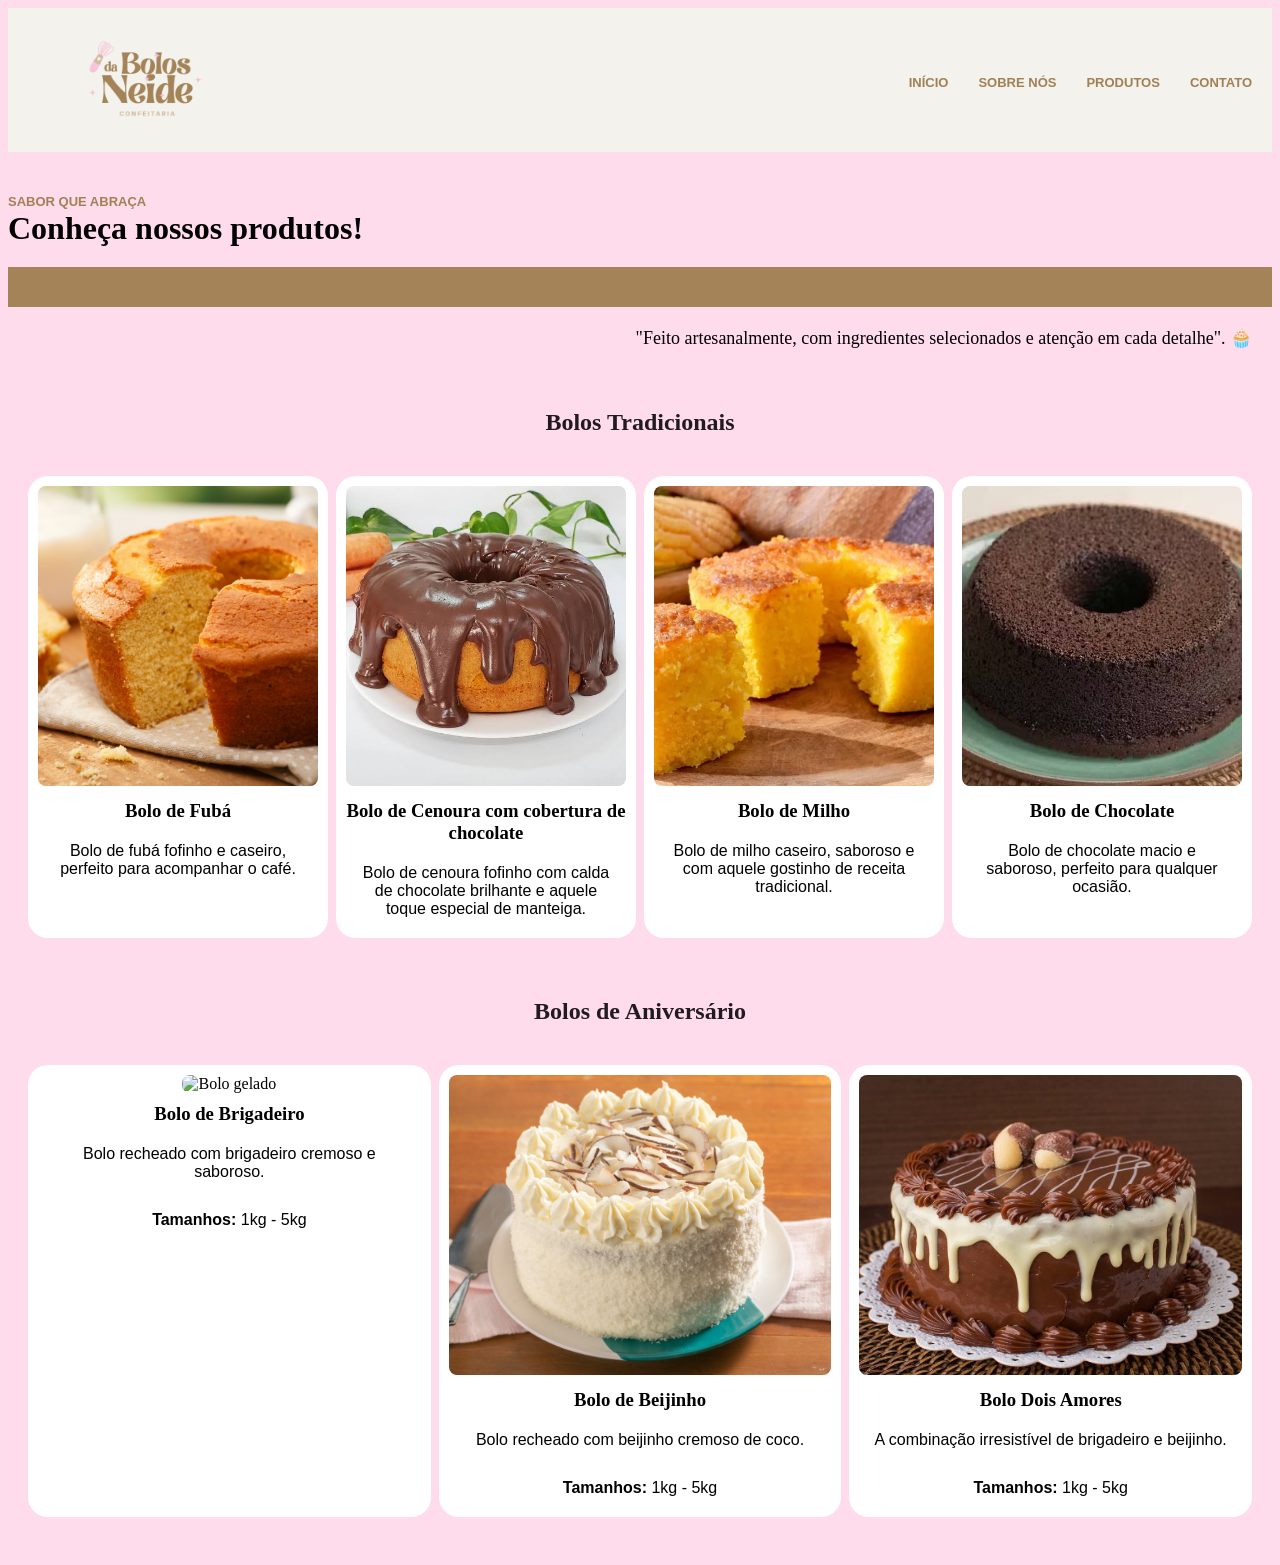
==== pages/cardapio.html @ 267ac29e "feat: adiciona páginas, conteúdo e ajustes visuais ao projeto" ====
<!DOCTYPE html>
<html lang="pt-BR">
    <head>
        <meta charset="UTF-8"/>
        <title>Bolos da Neide</title>
        <link rel="stylesheet" href="../css/cardapio.css"/>
    </head>
    <body>
        <header class="cabecalho">
            <section class="nome">
                <img src="../assets/img/logoofc.png">
            </section>
            <section class="menu">
                <span>Início</span>
                <span>Sobre nós</span>
                <span>Produtos</span>
                <span>Contato</span>
            </section>
        </header>

        <main>
            <section id="cardapio">
                    <span>Sabor que abraça</span>
                    <h2>Conheça nossos produtos!</h2>

    <hr>
                <p>"Feito artesanalmente, com ingredientes selecionados e atenção em cada detalhe". 🧁</p>
            </section>

        <section class="cards">
            <h2>Bolos Tradicionais</h2>
            <section class="bolostradicionais">
                <article class="card">
                    <img src="../assets/img/bolodefuba.jpg" alt="Bolo gelado"/>
                    <h3>Bolo de Fubá</h3>
                    <p>Bolo de fubá fofinho e caseiro, perfeito para acompanhar o café.</p>
                    </article>

                    <article class="card">
                    <img src="../assets/img/bolodecenoura.jpg" alt="Bolo gelado"/>
                    <h3>Bolo de Cenoura com cobertura de chocolate</h3>
                    <p>Bolo de cenoura fofinho com calda de chocolate brilhante e aquele toque especial de manteiga.</p>
                    </article>

                    <article class="card">
                    <img src="../assets/img/bolodemilho.jpg" alt="Bolo gelado"/>
                    <h3>Bolo de Milho</h3>
                    <p>Bolo de milho caseiro, saboroso e com aquele gostinho de receita tradicional.</p>
                    </article>
                    
                    <article class="card">
                    <img src="../assets/img/bolodechocolate.jpg" alt="Bolo gelado"/>
                    <h3>Bolo de Chocolate</h3>
                    <p>Bolo de chocolate macio e saboroso, perfeito para qualquer ocasião.</p>
                    </article>                           
            </section>

            <h2>Bolos de Aniversário</h2>               
            <section class="bolosaniversario">
                <article class="card">
                    <img src="../assets/img/bolodebrigadeiro.jpg" alt="Bolo gelado"/>
                    <h3>Bolo de Brigadeiro</h3>
                    <p>Bolo recheado com brigadeiro cremoso e saboroso.</p>
                    <p><strong>Tamanhos:</strong> 1kg - 5kg</p>
                    </article>

                    <article class="card">
                    <img src="../assets/img/bolodecoco.jpg" alt="Bolo gelado"/>
                    <h3>Bolo de Beijinho</h3>
                    <p>Bolo recheado com beijinho cremoso de coco.</p>
                    <p><strong>Tamanhos:</strong> 1kg - 5kg</p>
                    </article>

                    <article class="card">
                    <img src="../assets/img/doisamores.jpg" alt="Bolo gelado"/>
                    <h3>Bolo Dois Amores</h3>
                    <p>A combinação irresistível de brigadeiro e beijinho.</p>
                    <p><strong>Tamanhos:</strong> 1kg - 5kg</p>   
                    </article>
            </section>
            </section>
        </section>
---- css/cardapio.css ----
*{
    padding: 0;
    margin: 0;
    box-sizing: border-box;
}

body {
    font-family: Georgia, 'Times New Roman', Times, serif;
    background-color: #ffdcec;
    padding: 8px;
}
span {
    text-transform: uppercase;
    font-weight: 550;
    font-size: 13px;
    font-family: 'Gill Sans', 'Gill Sans MT', Calibri, 'Trebuchet MS', sans-serif;
    margin-top: 5px;
    color: #a18055;
}

header {
    background-color: #f3f2ec ;
    color: rgb(255, 255, 255);
    padding: 20px;
    margin-bottom: 30px;
    display: flex;
    align-items: center;
    justify-content: space-between;
    border-radius: 0px;
}

.nome span {
    color:#f3fca5;
    margin-top: 8px;
}

.nome img {
    width: 100%;
    height: 100px;
    object-fit: cover;

}

.menu {
    display: flex;
    justify-content: space-between;
    align-items: center;
    gap: 30px;
    font-weight: bold;
}

#apresentacao {
    padding: 20px;
    display: flex;
    flex-direction: row;
    gap: 30px;
    background-color: #f3f2ec;
    align-items: center;
    justify-content: space-between;
    margin-bottom: 30px;
    border-radius: 0px;
}
.texto {
    display: flex;
    flex-direction: column;
    gap: 15px;
    flex: 1;
}

.texto h2 {
    font-size: 55px;
    margin-bottom: 20px;
}
.texto p {
    font-size: 17px;
}

#apresentacao img {
    width: 400px;
    height: 350px;
    border-radius: 5px;
    object-fit: cover;
}

#cardapio {
    padding-top: 10px;
}

#cardapio h2 {
    font-size: 32px;
    margin-bottom: 10px;
}

#cardapio p {
    text-align: right;
    font-size: 18px;
    align-items: center;
    padding: 20px;
    font-family: Cambria, Cochin, Georgia, Times, 'Times New Roman', serif;
    
}

.cards {
    display: flex;
    gap: 20px;
    justify-content: center;
    flex-wrap: wrap;
    padding-top: 20px;
    padding-bottom: 20px;
}

.cards h2 {
    color: rgb(31, 27, 30);
    margin-top: 20px;
}

.bolostradicionais {
    padding: 20px;
    width: 100%;
    display: flex;
    gap: 8px;
    

}

.bolosaniversario {
    padding: 20px;
    width: 100%;
    display: flex;
    gap: 8px;    
}
.card {
    background-color: white;
    padding: 10px;
    width: 40%;
    border-radius: 20px;
    align-items: center;
    flex-direction: row;
    justify-content: center;
    text-align: center;
}

.card img {
    width: 100%;
    height: 300px;
    object-fit: cover;
    border-radius: 8px;
}

.card h3 {
    margin-top: 10px;
}

.card p {
    margin-top: 10px;
    font-weight: 490;
    padding: 10px;
    font-family: 'Segoe UI', Tahoma, Geneva, Verdana, sans-serif;
}

footer {
    text-align: center;
    background-color: #e63946;
    color: white;
    padding: 20px;
    margin-top: 20px;
    border-radius: 10px;
    font-size: small;
    font-family: 'Gill Sans', 'Gill Sans MT', Calibri, 'Trebuchet MS', sans-serif;
}

#atividade {
    margin-top: 20px;
}

hr {
    padding: 20px;
    margin-top: 20px;
    background-color: #a48358;
    border: none;
}
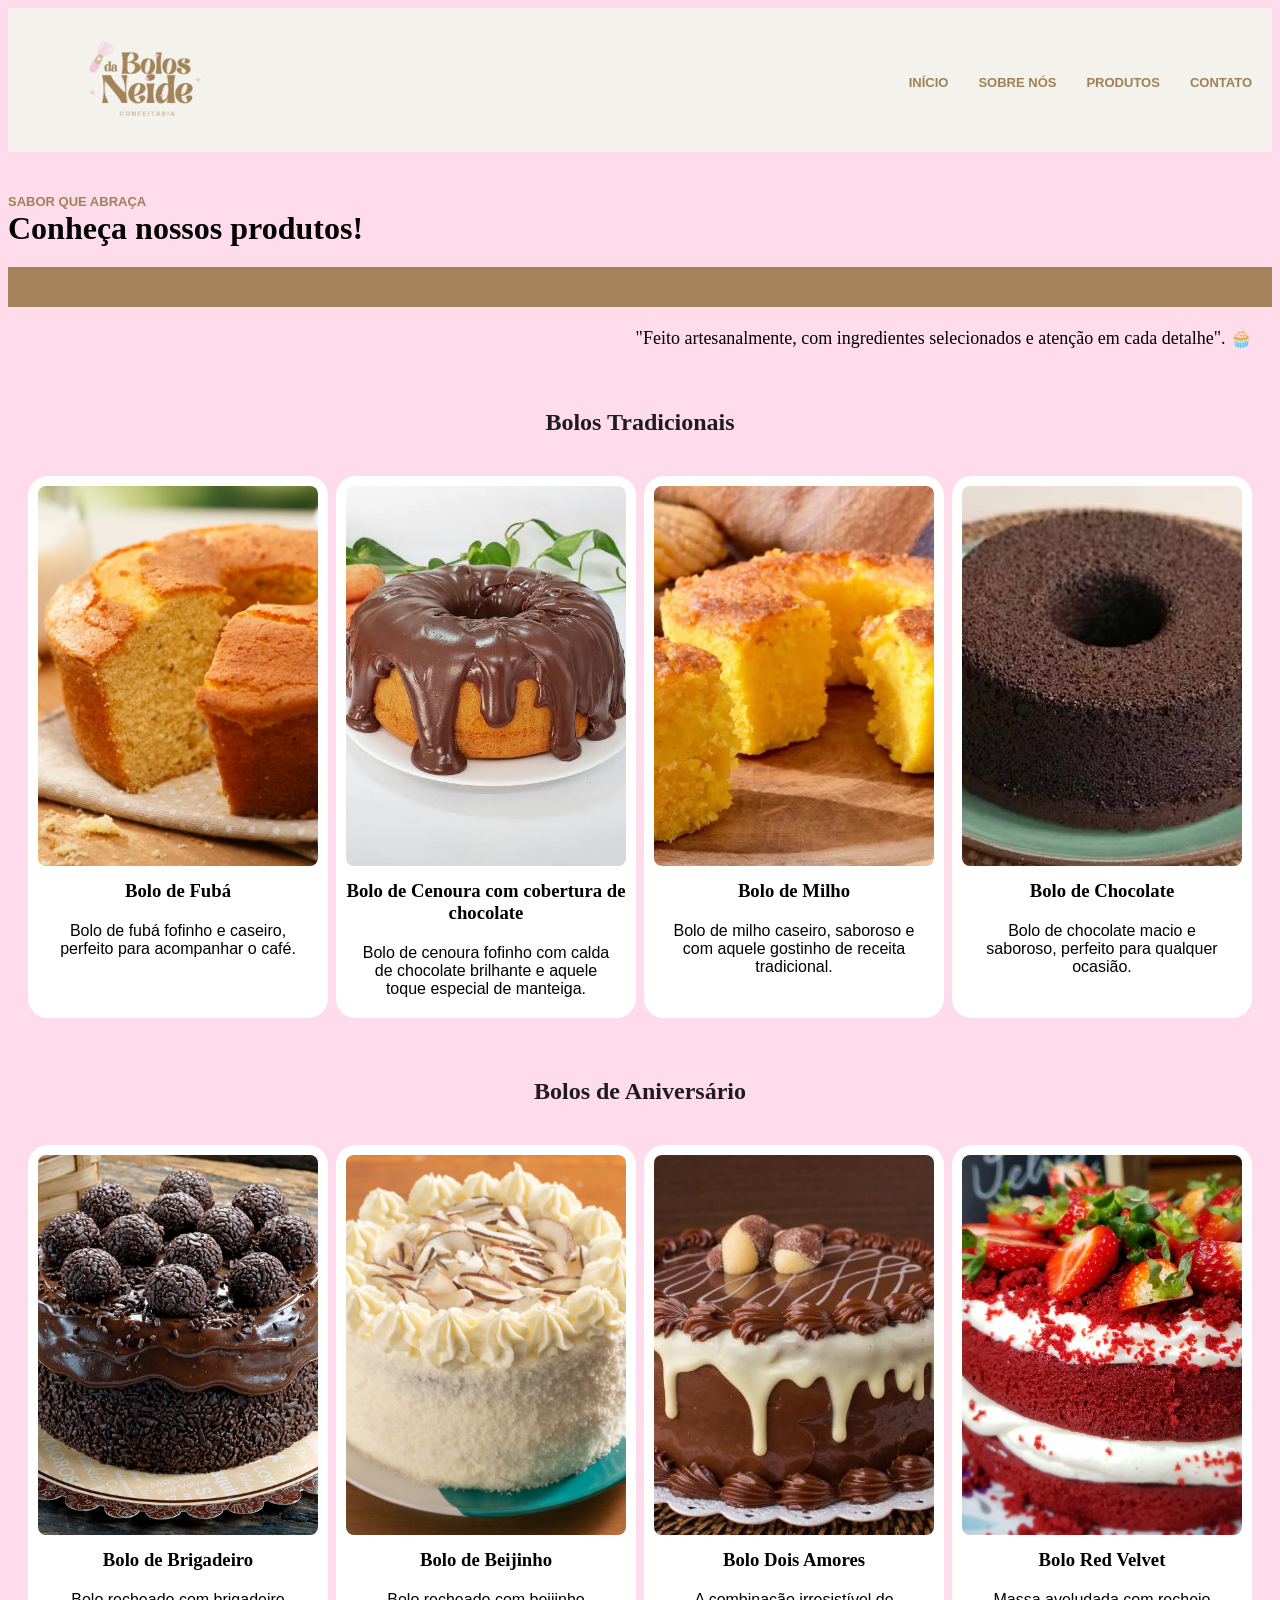
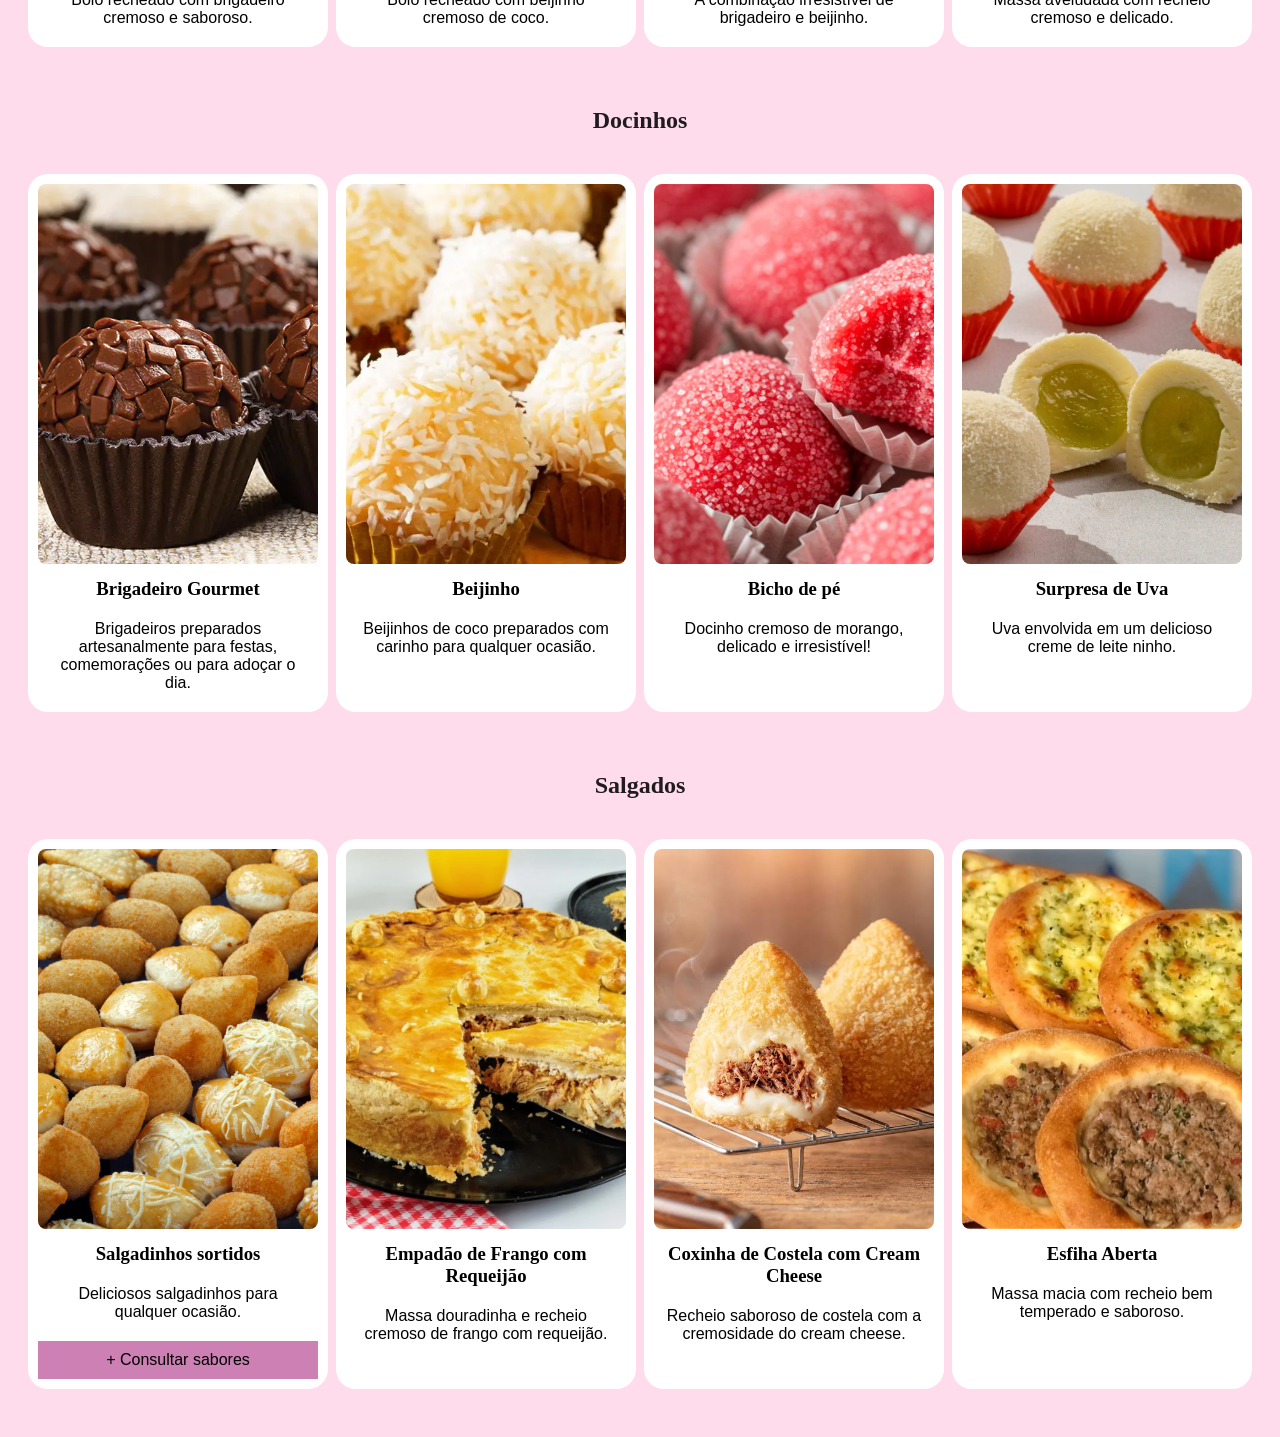
==== commit 31b9c339: "feat: atualiza cardapio" ====
--- a/pages/cardapio.html
+++ b/pages/cardapio.html
@@ -27,29 +27,29 @@
                 <p>"Feito artesanalmente, com ingredientes selecionados e atenção em cada detalhe". 🧁</p>
             </section>
 
-        <section class="cards">
+        <section id="cards">
             <h2>Bolos Tradicionais</h2>
             <section class="bolostradicionais">
                 <article class="card">
-                    <img src="../assets/img/bolodefuba.jpg" alt="Bolo gelado"/>
+                    <img src="../assets/img/bolodefuba.jpg" alt="Imagem de Bolo de Fubá"/>
                     <h3>Bolo de Fubá</h3>
                     <p>Bolo de fubá fofinho e caseiro, perfeito para acompanhar o café.</p>
                     </article>
 
                     <article class="card">
-                    <img src="../assets/img/bolodecenoura.jpg" alt="Bolo gelado"/>
+                    <img src="../assets/img/bolodecenoura.jpg" alt="Imagem de Bolo de Cenoura"/>
                     <h3>Bolo de Cenoura com cobertura de chocolate</h3>
                     <p>Bolo de cenoura fofinho com calda de chocolate brilhante e aquele toque especial de manteiga.</p>
                     </article>
 
                     <article class="card">
-                    <img src="../assets/img/bolodemilho.jpg" alt="Bolo gelado"/>
+                    <img src="../assets/img/bolodemilho.jpg" alt="Imagem de Bolo de Milho"/>
                     <h3>Bolo de Milho</h3>
                     <p>Bolo de milho caseiro, saboroso e com aquele gostinho de receita tradicional.</p>
                     </article>
                     
                     <article class="card">
-                    <img src="../assets/img/bolodechocolate.jpg" alt="Bolo gelado"/>
+                    <img src="../assets/img/bolodechocolate.jpg" alt="Imagem de Bolo de Chocolate"/>
                     <h3>Bolo de Chocolate</h3>
                     <p>Bolo de chocolate macio e saboroso, perfeito para qualquer ocasião.</p>
                     </article>                           
@@ -58,26 +58,86 @@
             <h2>Bolos de Aniversário</h2>               
             <section class="bolosaniversario">
                 <article class="card">
-                    <img src="../assets/img/bolodebrigadeiro.jpg" alt="Bolo gelado"/>
+                    <img src="../assets/img/bolobrigadeiroooo.jpg" alt="Imagem de Bolo de Brigadeiro"/>
                     <h3>Bolo de Brigadeiro</h3>
                     <p>Bolo recheado com brigadeiro cremoso e saboroso.</p>
-                    <p><strong>Tamanhos:</strong> 1kg - 5kg</p>
                     </article>
 
                     <article class="card">
-                    <img src="../assets/img/bolodecoco.jpg" alt="Bolo gelado"/>
+                    <img src="../assets/img/bolodecoco.jpg" alt="Imagem de Bolo de Coco"/>
                     <h3>Bolo de Beijinho</h3>
                     <p>Bolo recheado com beijinho cremoso de coco.</p>
-                    <p><strong>Tamanhos:</strong> 1kg - 5kg</p>
                     </article>
 
                     <article class="card">
-                    <img src="../assets/img/doisamores.jpg" alt="Bolo gelado"/>
+                    <img src="../assets/img/doisamores.jpg" alt="Imagem de Bolo Dois Amores"/>
                     <h3>Bolo Dois Amores</h3>
                     <p>A combinação irresistível de brigadeiro e beijinho.</p>
-                    <p><strong>Tamanhos:</strong> 1kg - 5kg</p>   
+                    </article>
+
+                    <article class="card">
+                    <img src="../assets/img/redvelvet.png" alt="Imagem de Bolo Red Velvet"/>
+                    <h3>Bolo Red Velvet</h3>
+                    <p>Massa aveludada com recheio cremoso e delicado.</p>
                     </article>
             </section>
+
+                <h2>Docinhos</h2>               
+            <section class="docinhos">
+                <article class="card">
+                    <img src="../assets/img/brigadeirogourmet.jpg" alt="Imagem de Brigadeiro Gourmet"/>
+                    <h3>Brigadeiro Gourmet</h3>
+                    <p>Brigadeiros preparados artesanalmente para festas, comemorações ou para adoçar o dia.</p>
+                    </article>
+
+                    <article class="card">
+                    <img src="../assets/img/beijinho.jpg" alt="Imagem de Beijinho"/>
+                    <h3>Beijinho</h3>
+                    <p>Beijinhos de coco preparados com carinho para qualquer ocasião.</p>
+                    </article>
+
+                    <article class="card">
+                    <img src="../assets/img/bichodepe.jpg" alt="Imagem de Bicho de pé"/>
+                    <h3>Bicho de pé</h3>
+                    <p>Docinho cremoso de morango, delicado e irresistível!</p>
+                    </article>
+
+                    <article class="card">
+                    <img src="../assets/img/surpresadeuva.png" alt="Imagem de Surpresa de Uva"/>
+                    <h3>Surpresa de Uva</h3>
+                    <p>Uva envolvida em um delicioso creme de leite ninho.</p>
+                    </article>
             </section>
-        </section>
+
+            <h2>Salgados</h2>               
+            <section class="salgados">
+                <article class="card">
+                    <img src="../assets/img/salgados.jpg" alt="Imagem de Salgadinhos"/>
+                    <h3>Salgadinhos sortidos</h3>
+                    <p>Deliciosos salgadinhos para qualquer ocasião.</p>
+                <article class="botaosabor">              
+                        <p>+ Consultar sabores</p>                 
+                </article>
+                </article>
+
+
+                    <article class="card">
+                    <img src="../assets/img/empadao.png" alt="Imagem de Empadão de Frango com Requeijão"/>
+                    <h3>Empadão de Frango com Requeijão</h3>
+                    <p>Massa douradinha e recheio cremoso de frango com requeijão.</p>
+                    </article>
+
+                    <article class="card">
+                    <img src="../assets/img/coxinhacostela.png" alt="Imagem de Coxinha de Costela"/>
+                    <h3>Coxinha de Costela com Cream Cheese</h3>
+                    <p>Recheio saboroso de costela com a cremosidade do cream cheese.</p>
+                    </article>
+
+                    <article class="card">
+                    <img src="../assets/img/esfiha.png" alt="Imagem de Esfiha"/>
+                    <h3>Esfiha Aberta</h3>
+                    <p>Massa macia com recheio bem temperado e saboroso.</p>
+                    </article>
+            </section>
+                
                 
--- a/css/cardapio.css
+++ b/css/cardapio.css
@@ -100,7 +100,7 @@
     
 }
 
-.cards {
+#cards {
     display: flex;
     gap: 20px;
     justify-content: center;
@@ -109,7 +109,7 @@
     padding-bottom: 20px;
 }
 
-.cards h2 {
+#cards h2 {
     color: rgb(31, 27, 30);
     margin-top: 20px;
 }
@@ -127,12 +127,31 @@
     padding: 20px;
     width: 100%;
     display: flex;
-    gap: 8px;    
-}
+    gap: 8px;  
+}
+
+.docinhos {
+    padding: 20px;
+    width: 100%;
+    display: flex;
+    gap: 8px;  
+}
+
+.salgados {
+    padding: 20px;
+    width: 100%;
+    display: flex;
+    gap: 8px;  
+}
+
+.botaosabor  {
+    background-color: #cc80b3;
+}
+ 
 .card {
     background-color: white;
     padding: 10px;
-    width: 40%;
+    width: 450px;
     border-radius: 20px;
     align-items: center;
     flex-direction: row;
@@ -142,7 +161,7 @@
 
 .card img {
     width: 100%;
-    height: 300px;
+    height: 380px;
     object-fit: cover;
     border-radius: 8px;
 }
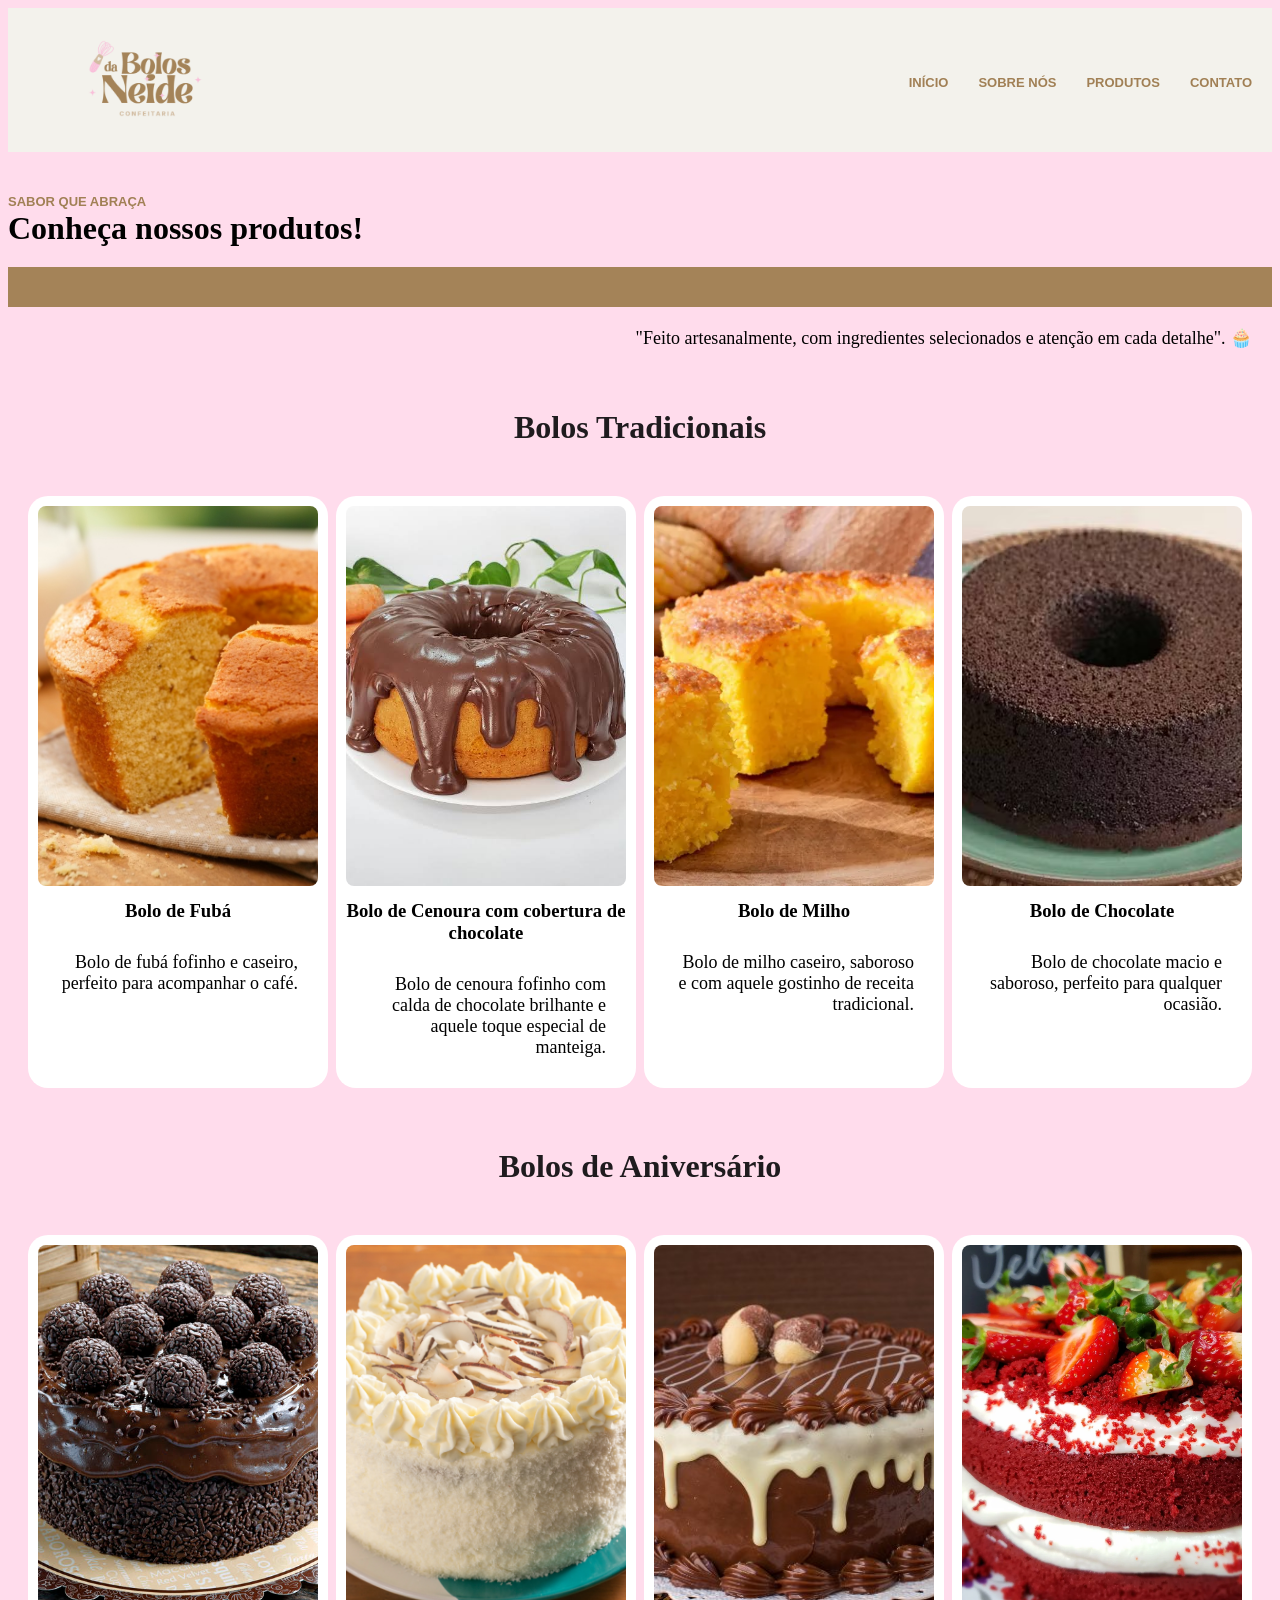
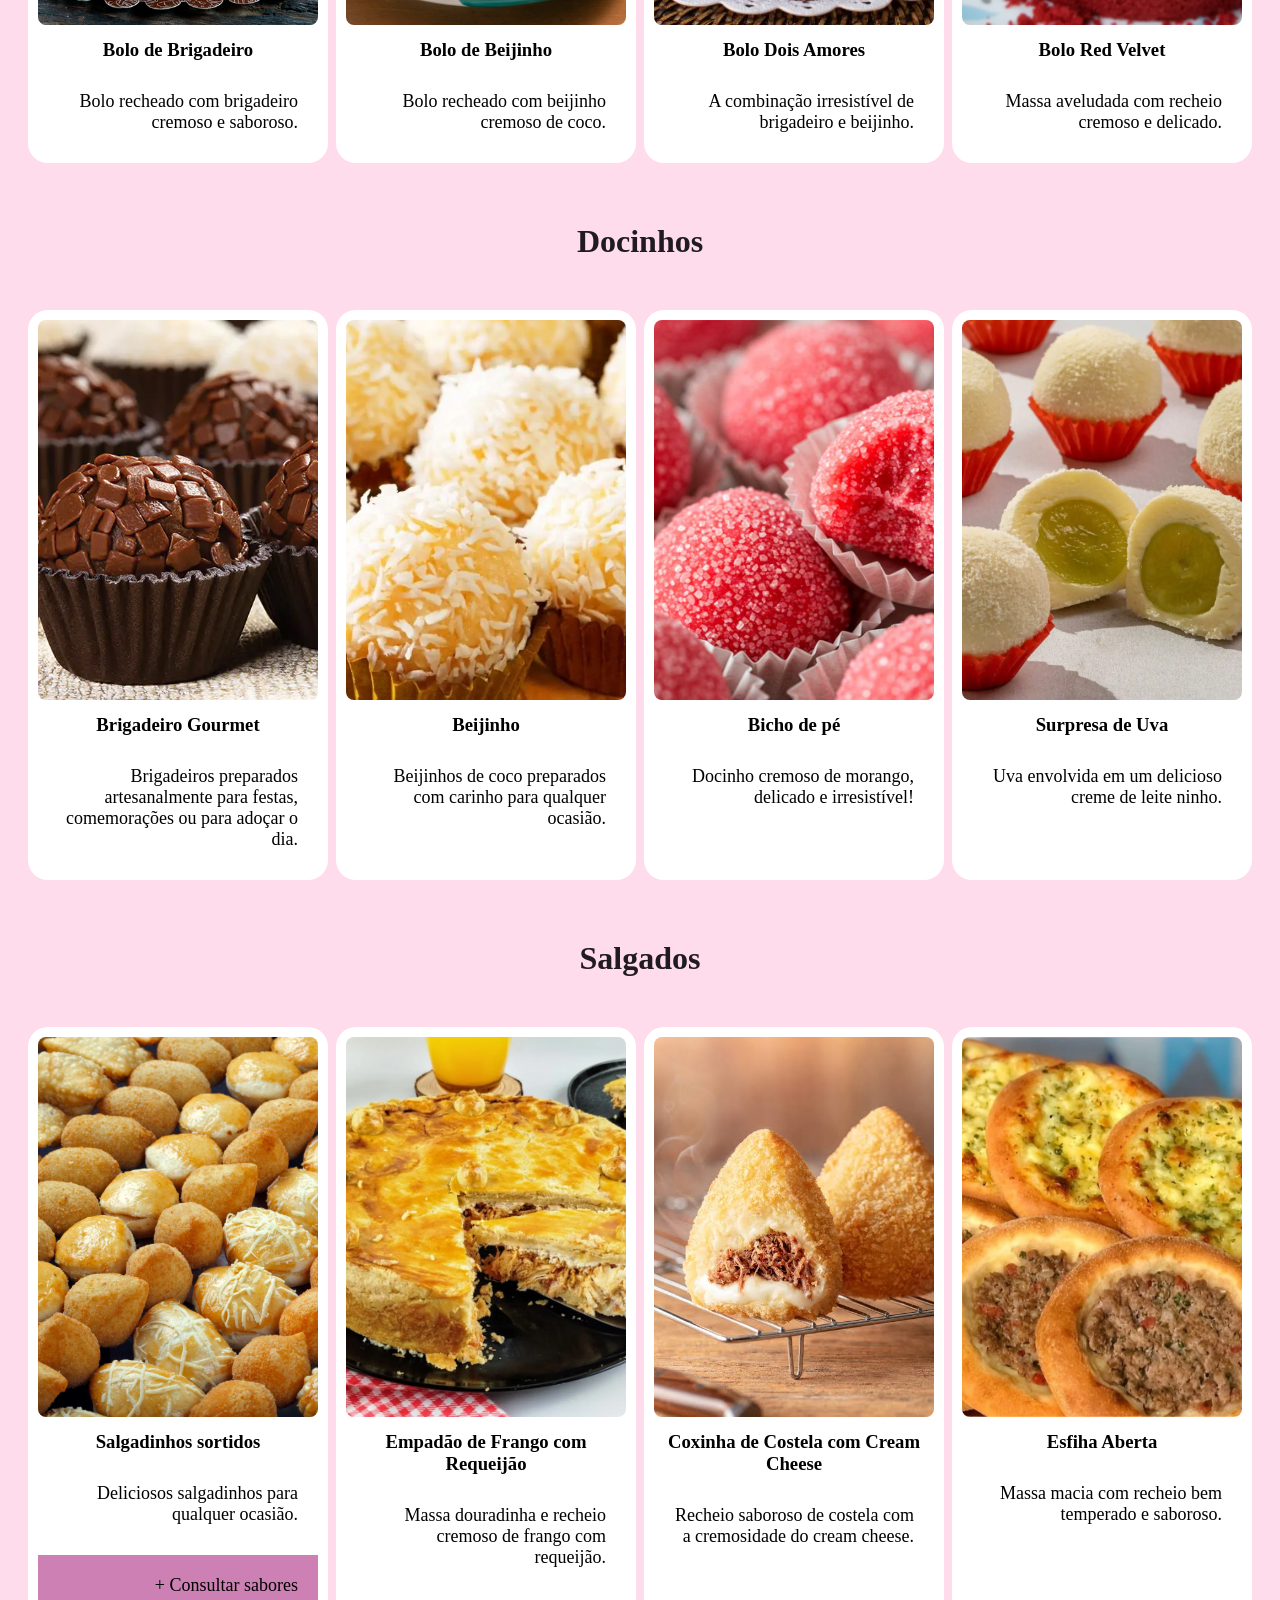
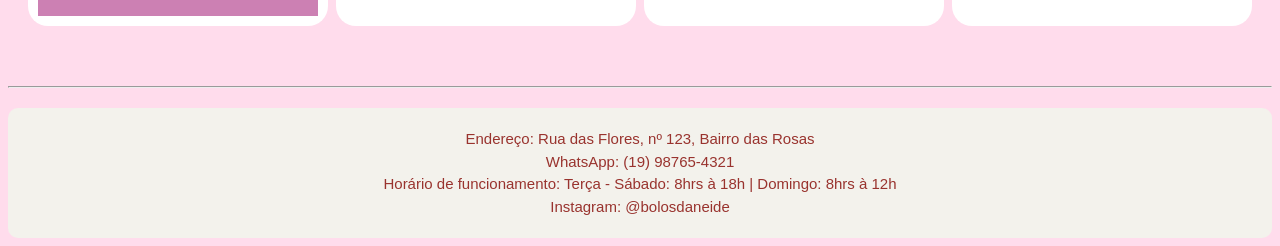
==== commit c5ec3129: "fix: arruma footer" ====
--- a/pages/cardapio.html
+++ b/pages/cardapio.html
@@ -23,7 +23,8 @@
                     <span>Sabor que abraça</span>
                     <h2>Conheça nossos produtos!</h2>
 
-    <hr>
+    <section class="detalhes">
+        <hr>
                 <p>"Feito artesanalmente, com ingredientes selecionados e atenção em cada detalhe". 🧁</p>
             </section>
 
@@ -115,9 +116,9 @@
                     <img src="../assets/img/salgados.jpg" alt="Imagem de Salgadinhos"/>
                     <h3>Salgadinhos sortidos</h3>
                     <p>Deliciosos salgadinhos para qualquer ocasião.</p>
-                <article class="botaosabor">              
+                <div class="botaosabor">              
                         <p>+ Consultar sabores</p>                 
-                </article>
+                </div>
                 </article>
 
 
@@ -139,5 +140,20 @@
                     <p>Massa macia com recheio bem temperado e saboroso.</p>
                     </article>
             </section>
+        </section>    
+        
+    </main>
+        
+        <hr>
+        <footer>
+            <p>Endereço: Rua das Flores, nº 123, Bairro das Rosas</p>
+            <p>WhatsApp: (19) 98765-4321</p>
+            <P>Horário de funcionamento: Terça - Sábado: 8hrs à 18h | Domingo: 8hrs à 12h</p>
+            <p>Instagram: @bolosdaneide</p>
+        </footer>
+        
+    </body>
+</html>  
+    
                 
                 
--- a/css/cardapio.css
+++ b/css/cardapio.css
@@ -179,22 +179,25 @@
 
 footer {
     text-align: center;
-    background-color: #e63946;
-    color: white;
+    background-color: #f3f2ec;
+    color: #99332E;
     padding: 20px;
     margin-top: 20px;
     border-radius: 10px;
-    font-size: small;
+    font-size: 15px;
     font-family: 'Gill Sans', 'Gill Sans MT', Calibri, 'Trebuchet MS', sans-serif;
-}
-
-#atividade {
-    margin-top: 20px;
+    line-height: 1.5;
 }
 
 hr {
+    margin-top: 20px;
+    color: pink;
+}
+
+.detalhes hr {
     padding: 20px;
     margin-top: 20px;
     background-color: #a48358;
     border: none;
-}+}
+
